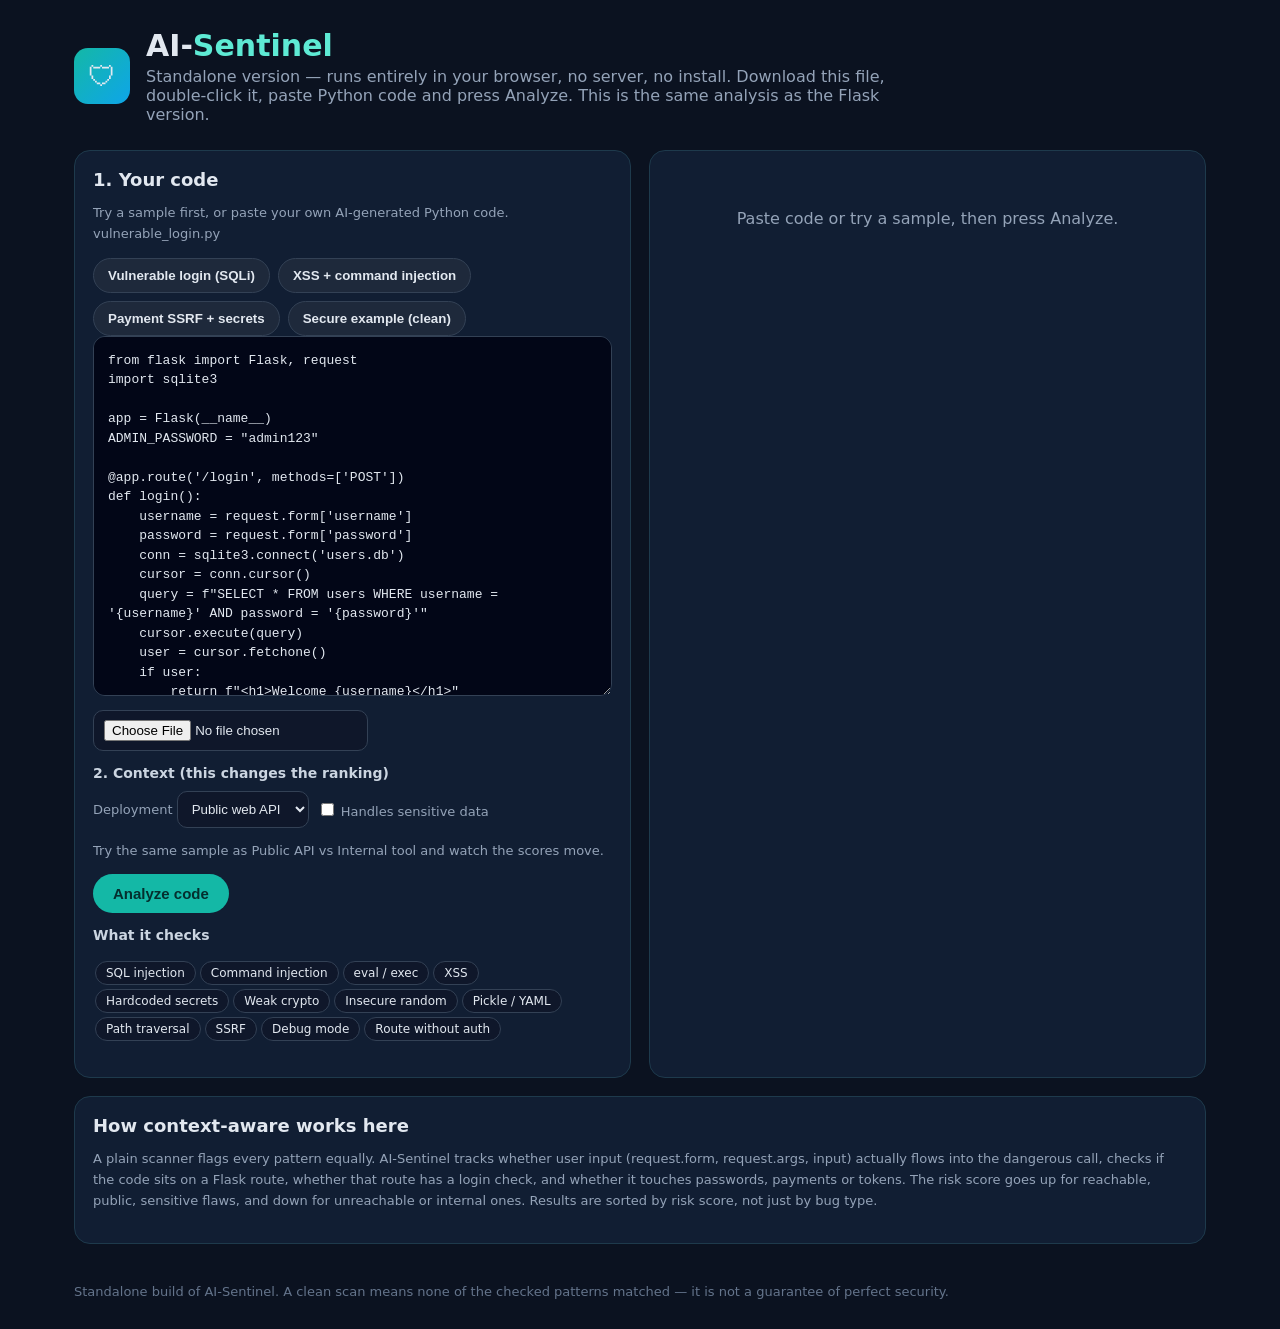
==== ai-sentinel-standalone.html @ 087df5a7 "AI-Sentinel: context-aware security analysis and risk prioritization (initial upload)" ====
<!doctype html>
<html lang="en">
<head>
<meta charset="utf-8">
<meta name="viewport" content="width=device-width, initial-scale=1">
<title>AI-Sentinel — Standalone (no server needed)</title>
<style>
*{box-sizing:border-box}
body{margin:0;font-family:Inter,system-ui,-apple-system,Segoe UI,Roboto,Arial,sans-serif;background:#0b1220;color:#e2e8f0}
header{padding:28px 24px 10px;max-width:1180px;margin:0 auto;display:flex;gap:16px;align-items:center;flex-wrap:wrap}
.logo{width:56px;height:56px;border-radius:14px;background:linear-gradient(135deg,#14b8a6,#0ea5e9);display:grid;place-items:center;font-size:28px}
header h1{margin:0;font-size:30px} header h1 span{color:#5eead4}
header p{margin:4px 0 0;color:#94a3b8;max-width:760px}
.wrap{max-width:1180px;margin:0 auto;padding:16px 24px 40px}
.grid{display:grid;grid-template-columns:1fr 1fr;gap:18px}
@media(max-width:900px){.grid{grid-template-columns:1fr}}
.card{background:#111e33;border:1px solid #1e3a4c;border-radius:16px;padding:18px}
.card h2{margin:0 0 10px;font-size:18px} .card h3{margin:14px 0 6px;font-size:14px;color:#cbd5e1}
textarea{width:100%;min-height:360px;background:#020617;color:#e2e8f0;border:1px solid #334155;border-radius:12px;padding:14px;font-family:ui-monospace,Consolas,monospace;font-size:13px;line-height:1.5;resize:vertical}
textarea:focus{outline:2px solid #14b8a6}
.row{display:flex;gap:8px;flex-wrap:wrap;align-items:center;margin-top:10px}
button{border:0;border-radius:999px;padding:9px 14px;font-weight:600;cursor:pointer}
.primary{background:#14b8a6;color:#042f2e;font-size:15px;padding:11px 20px}
.secondary{background:#1e293b;color:#e2e8f0;border:1px solid #334155}
select,input[type=file]{background:#0f172a;color:#e2e8f0;border:1px solid #334155;border-radius:10px;padding:9px 10px}
label{font-size:13px;color:#94a3b8}
.score-wrap{display:flex;gap:18px;align-items:center;flex-wrap:wrap}
.ring{width:110px;height:110px;border-radius:50%;display:grid;place-items:center;background:conic-gradient(#14b8a6 var(--p,0%),#1e293b 0);position:relative}
.ring::before{content:"";position:absolute;inset:10px;background:#111e33;border-radius:50%}
.ring b{position:relative;font-size:26px} .ring small{position:relative;display:block;text-align:center;color:#94a3b8;font-size:11px}
.stats{display:grid;grid-template-columns:repeat(4,1fr);gap:10px;margin-top:14px}
.stat{background:#0f172a;border:1px solid #1e293b;border-radius:12px;padding:12px;text-align:center}
.stat b{display:block;font-size:22px} .stat span{font-size:12px;color:#94a3b8}
.crit b{color:#f87171}.high b{color:#fb923c}.med b{color:#facc15}.low b{color:#4ade80}
.finding{border:1px solid #334155;border-radius:14px;padding:14px;margin-top:12px;background:#0f172a}
.finding h3{margin:0;font-size:16px}
.badge{display:inline-block;padding:3px 9px;border-radius:999px;font-size:12px;font-weight:700;margin-left:8px}
.Critical{background:#7f1d1d;color:#fecaca}.High{background:#7c2d12;color:#fed7aa}.Medium{background:#713f12;color:#fef08a}.Low{background:#14532d;color:#bbf7d0}
.meta{color:#94a3b8;font-size:13px;margin-top:4px}
pre{background:#020617;border:1px solid #1e293b;border-radius:10px;padding:12px;overflow:auto;font-size:13px;line-height:1.5;white-space:pre-wrap;word-break:break-word}
.why{margin:8px 0 0;padding-left:18px;color:#cbd5e1;font-size:14px} .why li{margin:3px 0}
.empty{color:#94a3b8;text-align:center;padding:24px} .hint{font-size:13px;color:#94a3b8;line-height:1.6}
.pill{display:inline-block;background:#0f172a;border:1px solid #334155;border-radius:999px;padding:4px 10px;font-size:12px;margin:2px}
footer{max-width:1180px;margin:0 auto;padding:0 24px 30px;color:#64748b;font-size:13px}
</style>
</head>
<body>
<header>
<div class="logo">🛡</div>
<div><h1>AI-<span>Sentinel</span></h1>
<p>Standalone version — runs entirely in your browser, no server, no install. Download this file, double-click it, paste Python code and press Analyze. This is the same analysis as the Flask version.</p>
</div>
</header>
<div class="wrap"><div class="grid">
<div class="card">
<h2>1. Your code</h2>
<p class="hint">Try a sample first, or paste your own AI-generated Python code. <span id="fileName"></span></p>
<div class="row" id="sampleBtns"></div>
<textarea id="code" placeholder="Paste Python code here..."></textarea>
<div class="row"><input type="file" id="fileInput" accept=".py,.txt"></div>
<h3>2. Context (this changes the ranking)</h3>
<div class="row">
<label>Deployment <select id="deployment"><option value="public_api">Public web API</option><option value="internal">Internal tool</option></select></label>
<label><input type="checkbox" id="sensitiveData"> Handles sensitive data</label>
</div>
<p class="hint">Try the same sample as Public API vs Internal tool and watch the scores move.</p>
<div class="row"><button class="primary" id="analyzeBtn">Analyze code</button></div>
<h3>What it checks</h3>
<p><span class="pill">SQL injection</span><span class="pill">Command injection</span><span class="pill">eval / exec</span><span class="pill">XSS</span><span class="pill">Hardcoded secrets</span><span class="pill">Weak crypto</span><span class="pill">Insecure random</span><span class="pill">Pickle / YAML</span><span class="pill">Path traversal</span><span class="pill">SSRF</span><span class="pill">Debug mode</span><span class="pill">Route without auth</span></p>
</div>
<div class="card" id="results"><p class="empty">Paste code or try a sample, then press Analyze.</p></div>
</div>
<div class="card" style="margin-top:18px"><h2>How context-aware works here</h2>
<p class="hint">A plain scanner flags every pattern equally. AI-Sentinel tracks whether user input (request.form, request.args, input) actually flows into the dangerous call, checks if the code sits on a Flask route, whether that route has a login check, and whether it touches passwords, payments or tokens. The risk score goes up for reachable, public, sensitive flaws, and down for unreachable or internal ones. Results are sorted by risk score, not just by bug type.</p></div>
</div>
<footer>Standalone build of AI-Sentinel. A clean scan means none of the checked patterns matched — it is not a guarantee of perfect security.</footer>
<script>
const SAMPLES = {
"vulnerable_login.py": `from flask import Flask, request
import sqlite3

app = Flask(__name__)
ADMIN_PASSWORD = "admin123"

@app.route('/login', methods=['POST'])
def login():
    username = request.form['username']
    password = request.form['password']
    conn = sqlite3.connect('users.db')
    cursor = conn.cursor()
    query = f"SELECT * FROM users WHERE username = '{username}' AND password = '{password}'"
    cursor.execute(query)
    user = cursor.fetchone()
    if user:
        return f"<h1>Welcome {username}</h1>"
    return "Login failed"

if __name__ == '__main__':
    app.run(debug=True)`,
"xss_command.py": `from flask import Flask, request, render_template_string
import os

app = Flask(__name__)

@app.route('/greet')
def greet():
    name = request.args.get('name', 'guest')
    return render_template_string(f"<h1>Hello {name}</h1>")

@app.route('/ping')
def ping():
    host = request.args.get('host', 'localhost')
    os.system("ping -c 1 " + host)
    return "Done"

@app.route('/run')
def run():
    cmd = request.args.get('cmd', '')
    eval(cmd)
    return "Done"`,
"payment_ssrf.py": `from flask import Flask, request
import requests
import hashlib
import pickle
import random

app = Flask(__name__)
API_KEY = "sk-live-1234567890abcdef"

@app.route('/pay', methods=['POST'])
def pay():
    card_token = request.form['card_token']
    token_hash = hashlib.md5(card_token.encode()).hexdigest()
    otp = random.randint(1000, 9999)
    url = request.form['callback_url']
    requests.get(url)
    data = request.form['data']
    obj = pickle.loads(data.encode())
    return "Payment processed"`,
"secure_example.py": `from flask import Flask, request, render_template
import sqlite3
import os
import secrets
import hashlib

app = Flask(__name__)
SECRET_KEY = os.environ.get('SECRET_KEY')

@app.route('/login', methods=['POST'])
def login():
    username = request.form['username']
    password = request.form['password']
    conn = sqlite3.connect('users.db')
    cursor = conn.cursor()
    cursor.execute(
        "SELECT * FROM users WHERE username = ?",
        (username,)
    )
    user = cursor.fetchone()
    if user:
        token = secrets.token_hex(16)
        digest = hashlib.sha256(password.encode()).hexdigest()
        return render_template('welcome.html', username=username, token=token)
    return "Login failed"

if __name__ == '__main__':
    app.run(debug=False)`
};
const SENSITIVE = ["password","passwd","pwd","secret","token","api_key","apikey","payment","card","credit","bank","ssn","email","phone","otp","private","admin","salary","aadhaar"];
const SOURCE_RE = /(request\.(args|form|json|values|data|cookies|headers)|input\(|sys\.argv)/;
function hasVar(text, name){ return new RegExp("\\b" + name.replace(/[.*+?^${}()|[\]\\]/g, "\\$&") + "\\b").test(text || ""); }
function esc(s){ return String(s == null ? "" : s).replace(/&/g,"&amp;").replace(/</g,"&lt;").replace(/>/g,"&gt;"); }
function analyzeCode(code, uiCtx){
  uiCtx = uiCtx || {};
  const lines = (code || "").splitlines ? (code || "").split("\n") : String(code || "").split("\n");
  const funcs = []; const routes = [];
  let pending = [];
  lines.forEach((raw, idx) => {
    const t = raw.trim();
    if (t.startsWith("@")) { pending.push(t); return; }
    const dm = t.match(/^def\s+([A-Za-z_]\w*)\s*\(/);
    if (dm) {
      const name = dm[1];
      const routeDec = pending.find(d => d.includes(".route(") || d.startsWith("route("));
      const hasAuth = pending.some(d => /login_required|jwt_required|requires_auth|authenticate/.test(d));
      funcs.push({name: name, line: idx, route: null, hasAuth: hasAuth});
      if (routeDec) {
        const pm = routeDec.match(/['"]([^'"]+)['"]/);
        const r = {path: pm ? pm[1] : "/", func: name, line: idx, hasAuth: hasAuth};
        routes.push(r); funcs[funcs.length-1].route = r;
      }
      pending = [];
    } else if (t !== "") { pending = []; }
  });
  const assignments = [];
  lines.forEach((raw) => {
    const m = raw.match(/^\s*([A-Za-z_]\w*)\s*=\s*(.+)$/);
    if (m && !m[2].trim().startsWith("=")) assignments.push({target: m[1], value: m[2]});
  });
  const tainted = new Set();
  for (let pass = 0; pass < 4; pass++) {
    let changed = false;
    assignments.forEach(a => {
      if (SOURCE_RE.test(a.value) || Array.from(tainted).some(v => hasVar(a.value, v))) {
        if (!tainted.has(a.target)) { tainted.add(a.target); changed = true; }
      }
    });
    if (!changed) break;
  }
  function enclosingRoute(lineIdx){
    let enc = null;
    funcs.forEach(f => { if (f.line <= lineIdx) enc = f; });
    return enc && enc.route ? enc.route : null;
  }
  const findings = [];
  function scoreAndAdd(base, title, cwe, lineIdx, desc, fix, extraSensitive){
    const lineText = lines[lineIdx] || "";
    const route = enclosingRoute(lineIdx);
    const isTainted = Array.from(tainted).some(v => hasVar(lineText, v)) || SOURCE_RE.test(lineText);
    const sensitive = extraSensitive || SENSITIVE.some(w => lineText.toLowerCase().includes(w));
    const publicRoute = !!(route && !route.hasAuth);
    let score = base; const why = [];
    if (isTainted) { score += 1.5; why.push("User input actually reaches this code (tainted flow)"); }
    if (publicRoute) { score += 0.8; why.push("On a public route with no login check found"); }
    if (sensitive) { score += 0.7; why.push("Handles sensitive data (password / payment / token / personal data)"); }
    if (uiCtx.deployment === "public_api") { score += 0.5; why.push("Deployment is a public-facing API"); }
    else if (uiCtx.deployment === "internal") { score -= 1.0; why.push("Deployment is an internal tool, lower exposure"); }
    if (uiCtx.sensitive_data) { score += 0.3; why.push("Project marked as handling sensitive data"); }
    if (!isTainted && !route) { score -= 1.5; why.push("Not reachable from a route or user input in this file"); }
    score = Math.max(0, Math.min(10, Math.round(score * 10) / 10));
    const level = score >= 9 ? "Critical" : score >= 7 ? "High" : score >= 4 ? "Medium" : "Low";
    findings.push({title: title, cwe: cwe, line: lineIdx + 1, code: lineText.trim(), description: desc, fix: fix, risk_score: score, level: level, why: why, context: {tainted_flow: isTainted, route: route ? route.path : null, public_route: publicRoute, sensitive: !!sensitive}});
  }
  lines.forEach((raw, idx) => {
    const low = raw.toLowerCase();
    const hm = raw.match(/^\s*(?:[A-Za-z_]\w*\.)?([A-Za-z_]\w*)\s*=\s*['"]([^'"]{4,})['"]/);
    if (hm && SENSITIVE.some(w => hm[1].toLowerCase().includes(w)) && !low.includes("environ") && !low.includes("getenv") && !raw.includes("{")) {
      scoreAndAdd(7.5, "Hardcoded secret", "CWE-798", idx, "A secret is written directly in the code. Anyone who sees the code, including in git history, gets it.", "Load it from an environment variable: SECRET = os.environ['API_KEY'] — never commit the real value.", true);
    }
    if (/AKIA[0-9A-Z]{16}|ghp_[A-Za-z0-9]{20,}|sk-[A-Za-z0-9]{20,}/.test(raw)) {
      scoreAndAdd(9.0, "Exposed cloud / API key", "CWE-798", idx, "A real-looking cloud or API key pattern was found in the code. Rotate it immediately if it was ever committed.", "Revoke the key, issue a new one, and store it in environment variables or a secret manager.", true);
    }
    if (/\.run\s*\([^)]*debug\s*=\s*True/.test(raw)) {
      scoreAndAdd(5.0, "Debug mode enabled", "CWE-489", idx, "Flask debug mode exposes an interactive debugger and stack traces to anyone who can reach the app.", "Use app.run(debug=False) in production, or better, run behind gunicorn / a real server.", false);
    }
    if (/\.(execute|executemany|query)\s*\(/.test(raw)) {
      const after = raw.slice(raw.indexOf("(") + 1);
      const firstArg = after.split(",")[0].trim();
      const formatted = firstArg.startsWith('f"') || firstArg.startsWith("f'") || firstArg.includes("+") || firstArg.includes(".format(") || Array.from(tainted).some(v => hasVar(firstArg, v));
      if (formatted) scoreAndAdd(9.0, "SQL injection", "CWE-89", idx, "User input is built directly into a SQL query. An attacker can change the query and read, change or delete data.", "Use a parameterized query: cursor.execute('SELECT * FROM users WHERE username = ?', (username,))", false);
    }
    if (/os\.(system|popen)\s*\(/.test(raw) || (/subprocess\./.test(raw) && /shell\s*=\s*True/.test(raw))) {
      scoreAndAdd(9.0, "Command injection", "CWE-78", idx, "A shell command is built from input or run with shell=True. An attacker can run OS commands on the server.", "Avoid the shell: subprocess.run(['ls', filename], shell=False) and validate the input first.", false);
    }
    if (/\b(eval|exec)\s*\(/.test(raw)) {
      scoreAndAdd(9.0, "Code injection (eval / exec)", "CWE-95", idx, "eval() / exec() runs input as Python code. Any attacker-controlled input here is full code execution.", "Do not use eval/exec on user data. Parse data with json.loads or ast.literal_eval for literals only.", false);
    }
    if (/render_template_string\s*\(/.test(raw)) {
      scoreAndAdd(7.5, "Cross-site scripting (XSS)", "CWE-79", idx, "render_template_string with user data renders it as HTML. An attacker can inject JavaScript into other users' browsers.", "Use render_template() with a template file — Jinja auto-escapes variables — instead of building HTML from input.", false);
    }
    if (/pickle\.(loads?|load)\s*\(|marshal\.(loads?|load)\s*\(/.test(raw)) {
      scoreAndAdd(9.0, "Unsafe deserialization", "CWE-502", idx, "pickle / marshal can execute code while loading data. Loading untrusted data here is remote code execution.", "Use json.loads for untrusted data. Only unpickle data you created and trust completely.", false);
    }
    if (/yaml\.load\s*\(/.test(raw) && !raw.includes("SafeLoader") && !raw.includes("safe_load")) {
      scoreAndAdd(7.5, "Unsafe YAML loading", "CWE-502", idx, "yaml.load without SafeLoader can construct arbitrary Python objects from untrusted YAML.", "Use yaml.safe_load(data) instead of yaml.load(data).", false);
    }
    if (/requests\.(get|post|put|delete)\s*\(|urllib\.request\.urlopen\s*\(|urlopen\s*\(/.test(raw)) {
      scoreAndAdd(7.5, "Server-side request forgery (SSRF)", "CWE-918", idx, "The app fetches a URL that may come from user input. An attacker can make the server hit internal services.", "Allow-list hosts, validate the URL, and block private / localhost addresses before fetching.", false);
    }
    if (/\b(open|send_file)\s*\(/.test(raw) && (Array.from(tainted).some(v => hasVar(raw, v)) || SOURCE_RE.test(raw))) {
      scoreAndAdd(7.5, "Path traversal", "CWE-22", idx, "A file path built from user input is opened directly. An attacker can use ../ to read files outside the intended folder.", "Resolve the path, check it stays inside the allowed folder, and reject names containing / or ..", false);
    }
    if (/hashlib\.(md5|sha1)\s*\(/.test(raw)) {
      scoreAndAdd(5.0, "Weak hash (MD5 / SHA1)", "CWE-327", idx, "MD5 and SHA1 are broken for security use and are fast to brute-force, especially for passwords.", "For passwords use bcrypt / argon2. For general hashing use hashlib.sha256 or sha3_256.", false);
    }
    if (/random\./.test(raw) && /(token|password|secret|key|otp)/i.test(raw)) {
      scoreAndAdd(5.0, "Insecure random for security value", "CWE-338", idx, "Python's random module is predictable and must not be used for tokens, passwords or OTPs.", "Use the secrets module: secrets.token_hex(16) or secrets.choice(...) for security values.", true);
    }
    const trimmed = raw.trim();
    if (trimmed.startsWith("return") && !raw.includes("render_template_string") && (trimmed.includes('f"') || trimmed.includes("f'")) && Array.from(tainted).some(v => hasVar(raw, v))) {
      scoreAndAdd(7.5, "Reflected XSS (user input in response)", "CWE-79", idx, "User input is returned directly in an HTML response without escaping, so script tags in the input can run in a victim's browser.", "Return a template with render_template() so Jinja escapes the value, or escape it with html.escape().", false);
    }
  });
  routes.forEach(r => {
    if (!r.hasAuth && /(admin|payment|delete|settings|billing)/.test(r.func) && !/(login|register)/.test(r.func)) {
      scoreAndAdd(7.5, "Sensitive route without login check", "CWE-862", r.line, "The " + r.path + " route (" + r.func + ") handles sensitive actions but has no login check decorator.", "Add @login_required (or your auth decorator) to this route and check the user's permission.", true);
    }
  });
  const seen = new Set(); const unique = [];
  findings.forEach(f => { const k = f.title + "|" + f.line; if (!seen.has(k)) { seen.add(k); unique.push(f); } });
  unique.sort((a,b) => b.risk_score - a.risk_score);
  const counts = {Critical: 0, High: 0, Medium: 0, Low: 0};
  unique.forEach(f => counts[f.level]++);
  const security_score = Math.max(0, 100 - (counts.Critical*25 + counts.High*15 + counts.Medium*8 + counts.Low*3));
  const grade = security_score >= 90 ? "A" : security_score >= 75 ? "B" : security_score >= 60 ? "C" : security_score >= 40 ? "D" : "F";
  return {summary: {total: unique.length, critical: counts.Critical, high: counts.High, medium: counts.Medium, low: counts.Low, security_score: security_score, grade: grade, max_risk: unique.length ? unique[0].risk_score : 0, lines: lines.length, routes: routes.map(r => r.path)}, findings: unique};
}
if (typeof document !== "undefined") {
  let lastResult = null; let filterLevel = "All";
  function render(){
    const box = document.getElementById("results");
    if (!lastResult) { box.innerHTML = '<p class="empty">Paste code or try a sample, then press Analyze.</p>'; return; }
    const s = lastResult.summary;
    const findings = lastResult.findings.filter(f => filterLevel === "All" || f.level === filterLevel);
    let html = '<div class="score-wrap"><div class="ring" style="--p:' + s.security_score + '%"><div style="position:relative;text-align:center"><b>' + s.security_score + '</b><small>Grade ' + s.grade + ' / 100</small></div></div><div><h2 style="margin:0">Security report</h2><p class="hint" style="margin:6px 0">' + s.total + ' finding(s) in ' + s.lines + ' lines. Highest risk: ' + s.max_risk + '/10. ' + (s.routes.length ? "Routes found: " + s.routes.map(esc).join(", ") : "No Flask routes found in this file.") + '</p><p class="hint">Sorted by risk, not just by severity. A bug on a public route with user input reaching it ranks higher than the same bug hidden inside an internal helper.</p></div></div><div class="stats"><div class="stat crit"><b>' + s.critical + '</b><span>Critical</span></div><div class="stat high"><b>' + s.high + '</b><span>High</span></div><div class="stat med"><b>' + s.medium + '</b><span>Medium</span></div><div class="stat low"><b>' + s.low + '</b><span>Low</span></div></div><div class="row" style="margin-top:14px">' + ["All","Critical","High","Medium","Low"].map(l => '<button class="secondary" data-filter="' + l + '">' + l + '</button>').join("") + '</div>';
    if (!findings.length) html += '<p class="empty">No findings at this filter level.' + (s.total === 0 ? " Clean scan — no known patterns found. That does not prove the code is perfectly secure, only that none of the checked patterns matched." : "") + '</p>';
    findings.forEach(f => {
      html += '<div class="finding"><h3>' + esc(f.title) + '<span class="badge ' + esc(f.level) + '">' + esc(f.level) + ' ' + f.risk_score + '/10</span></h3><div class="meta">' + esc(f.cwe) + ' &middot; Line ' + f.line + (f.context.route ? " &middot; Route " + esc(f.context.route) : "") + (f.context.tainted_flow ? " &middot; User input reaches this code" : "") + (f.context.public_route ? " &middot; Public route, no login check" : "") + '</div><p>' + esc(f.description) + '</p><pre>' + esc(f.code) + '</pre><h3 style="font-size:14px">Why this score</h3><ul class="why">' + f.why.map(w => '<li>' + esc(w) + '</li>').join("") + '</ul><h3 style="font-size:14px">Secure fix</h3><pre>' + esc(f.fix) + '</pre></div>';
    });
    box.innerHTML = html;
    document.querySelectorAll("[data-filter]").forEach(b => { b.style.outline = b.dataset.filter === filterLevel ? "2px solid #14b8a6" : "none"; b.onclick = () => { filterLevel = b.dataset.filter; render(); }; });
  }
  const labels = {"vulnerable_login.py": "Vulnerable login (SQLi)", "xss_command.py": "XSS + command injection", "payment_ssrf.py": "Payment SSRF + secrets", "secure_example.py": "Secure example (clean)"};
  const box = document.getElementById("sampleBtns");
  Object.keys(SAMPLES).forEach(k => { const b = document.createElement("button"); b.className = "secondary"; b.textContent = labels[k] || k; b.onclick = () => { document.getElementById("code").value = SAMPLES[k]; document.getElementById("fileName").textContent = k; }; box.appendChild(b); });
  document.getElementById("code").value = SAMPLES["vulnerable_login.py"]; document.getElementById("fileName").textContent = "vulnerable_login.py";
  document.getElementById("fileInput").addEventListener("change", async (e) => { const f = e.target.files[0]; if (!f) return; document.getElementById("code").value = await f.text(); document.getElementById("fileName").textContent = f.name; });
  document.getElementById("analyzeBtn").onclick = () => {
    const code = document.getElementById("code").value;
    if (!code.trim()) { alert("Paste some Python code first."); return; }
    lastResult = analyzeCode(code, {deployment: document.getElementById("deployment").value, sensitive_data: document.getElementById("sensitiveData").checked});
    filterLevel = "All"; render();
    document.getElementById("results").scrollIntoView({behavior: "smooth", block: "start"});
  };
  render();
}
</script>
</body>
</html>
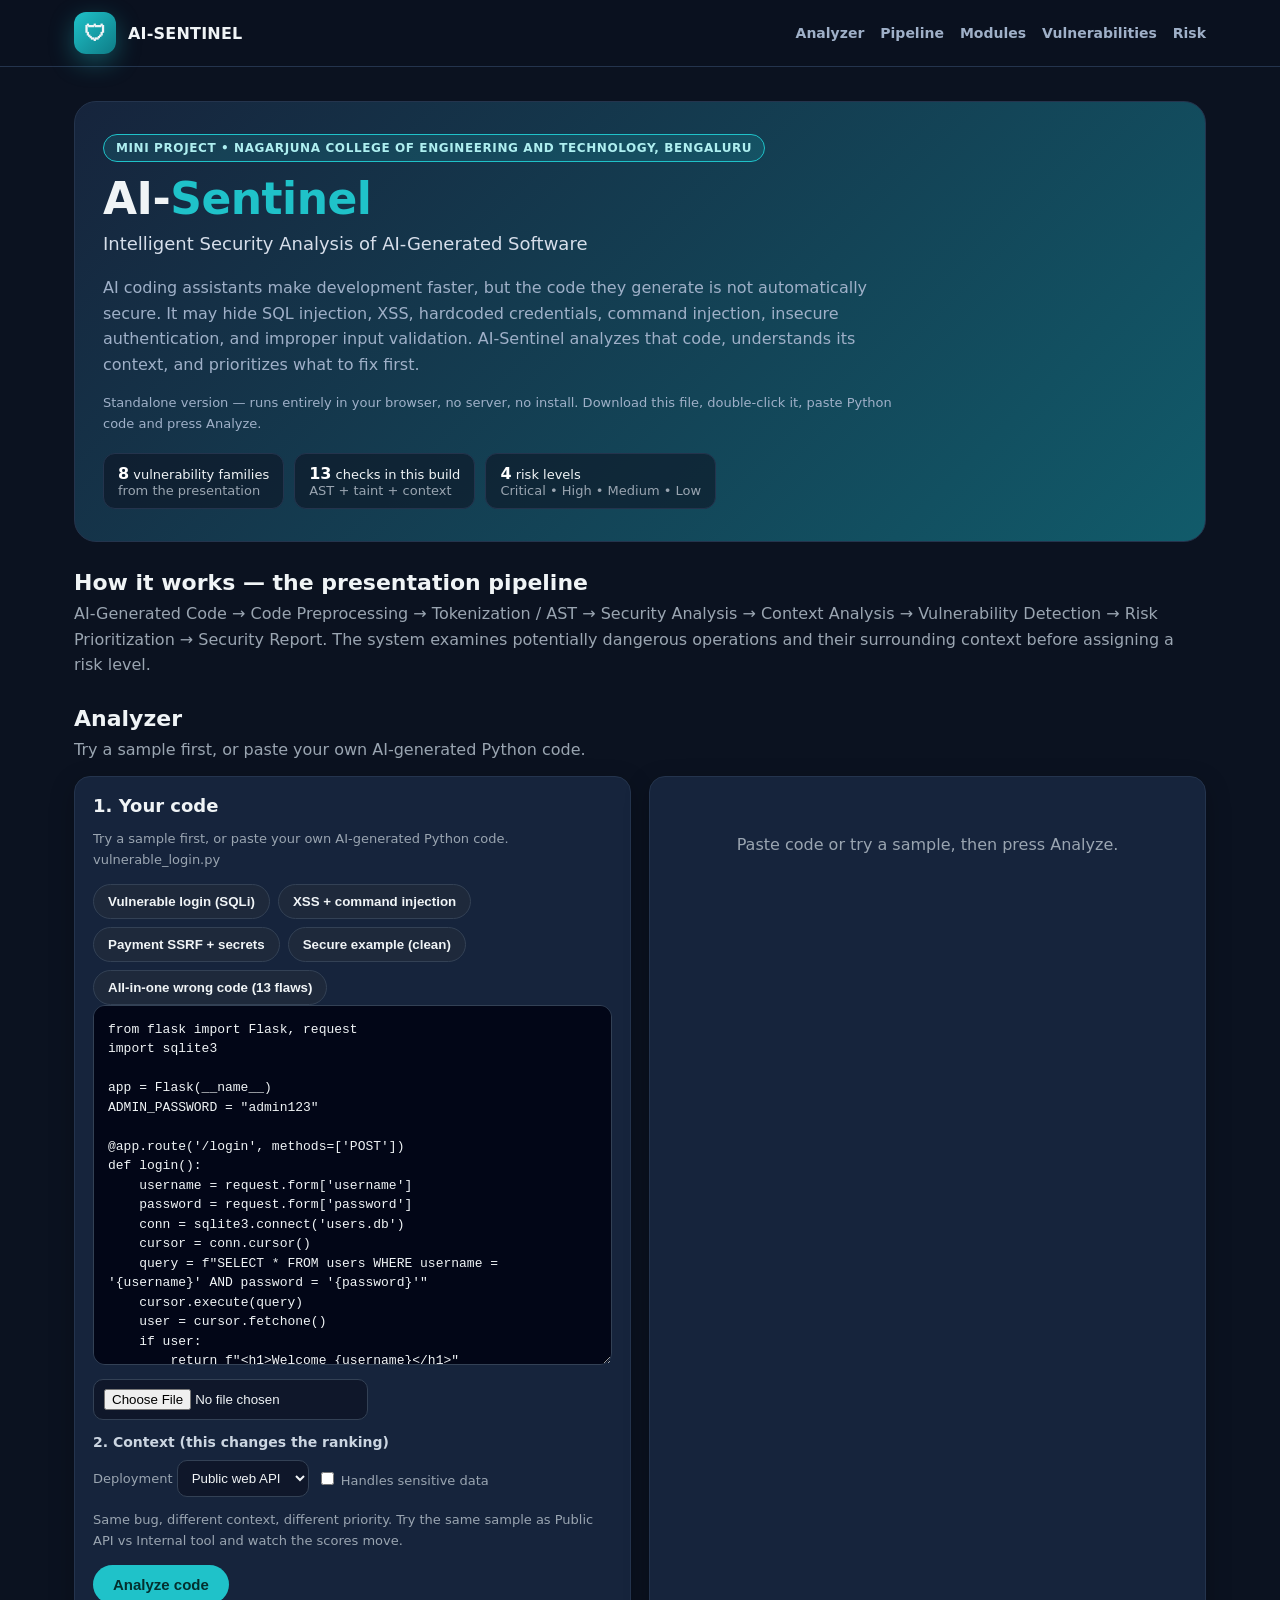
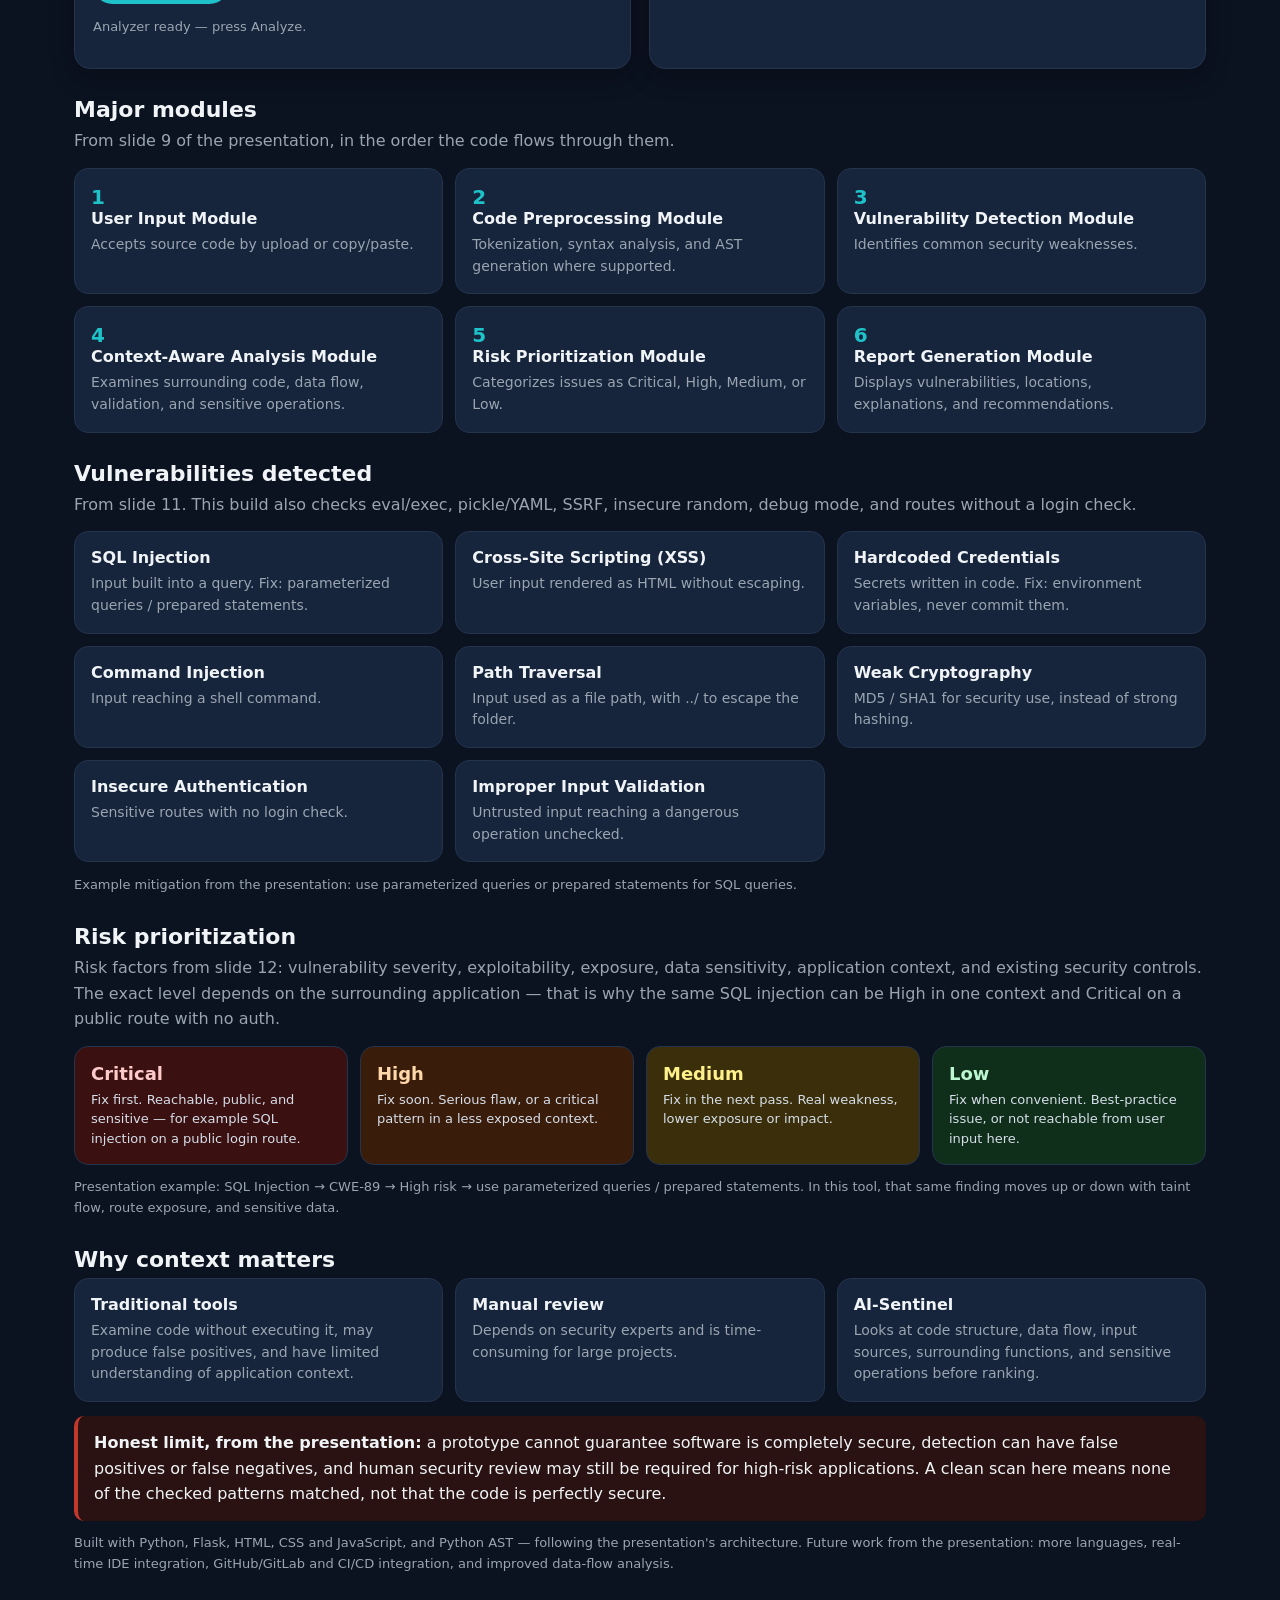
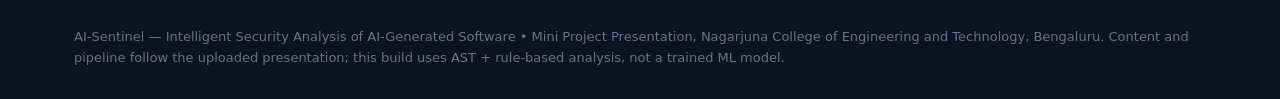
==== commit 0dd8dcf0: "AI-Sentinel: Get corrected code, Analyze fixes, correct + wrong test samples" ====
--- a/ai-sentinel-standalone.html
+++ b/ai-sentinel-standalone.html
@@ -3,55 +3,119 @@
 <head>
 <meta charset="utf-8">
 <meta name="viewport" content="width=device-width, initial-scale=1">
-<title>AI-Sentinel — Standalone (no server needed)</title>
+<title>AI-Sentinel — Intelligent Security Analysis of AI-Generated Software</title>
 <style>
 *{box-sizing:border-box}
-body{margin:0;font-family:Inter,system-ui,-apple-system,Segoe UI,Roboto,Arial,sans-serif;background:#0b1220;color:#e2e8f0}
-header{padding:28px 24px 10px;max-width:1180px;margin:0 auto;display:flex;gap:16px;align-items:center;flex-wrap:wrap}
-.logo{width:56px;height:56px;border-radius:14px;background:linear-gradient(135deg,#14b8a6,#0ea5e9);display:grid;place-items:center;font-size:28px}
-header h1{margin:0;font-size:30px} header h1 span{color:#5eead4}
-header p{margin:4px 0 0;color:#94a3b8;max-width:760px}
+:root{--bg:#0B1220;--panel:#16243C;--panel2:#0f172a;--line:#24344d;--teal:#1FC2C9;--teal2:#0E7C86;--text:#F0F4F6;--muted:#9AA5B1;--muted2:#9FB0C8}
+body{margin:0;font-family:Inter,system-ui,-apple-system,Segoe UI,Roboto,Arial,sans-serif;background:var(--bg);color:var(--text)}
+a{color:var(--teal)}
+.topbar{position:sticky;top:0;z-index:10;background:rgba(11,18,32,.92);backdrop-filter:blur(8px);border-bottom:1px solid var(--line)}
+.topbar-inner{max-width:1180px;margin:0 auto;padding:12px 24px;display:flex;gap:18px;align-items:center;flex-wrap:wrap}
+.brand{display:flex;gap:12px;align-items:center;font-weight:800;letter-spacing:.2px}
+.logo{width:42px;height:42px;border-radius:12px;background:linear-gradient(135deg,#1FC2C9,#0E7C86);display:grid;place-items:center;font-size:22px;box-shadow:0 8px 24px rgba(31,194,201,.35)}
+.topbar nav{margin-left:auto;display:flex;gap:16px;flex-wrap:wrap}
+.topbar nav a{color:var(--muted2);text-decoration:none;font-size:14px;font-weight:600}
+.topbar nav a:hover{color:var(--teal)}
 .wrap{max-width:1180px;margin:0 auto;padding:16px 24px 40px}
+.hero{background:linear-gradient(135deg,#16243C,#0E7C86 160%);border:1px solid var(--line);border-radius:22px;padding:32px 28px;margin:18px 0}
+.eyebrow{display:inline-block;background:rgba(31,194,201,.15);border:1px solid #1FC2C9;color:#AEEFF0;border-radius:999px;padding:6px 12px;font-size:12px;font-weight:700;letter-spacing:.6px;text-transform:uppercase}
+.hero h1{margin:14px 0 6px;font-size:44px;line-height:1.05;letter-spacing:-.5px}
+.hero h1 span{color:#1FC2C9}
+.hero p.lead{font-size:18px;line-height:1.6;color:#D6DEEA;max-width:820px;margin:8px 0}
+.hero p{color:var(--muted2);line-height:1.6;max-width:820px}
+.hero-cta{display:flex;gap:10px;flex-wrap:wrap;margin-top:16px}
+button,.chip{border:0;border-radius:999px;padding:9px 14px;font-weight:600;cursor:pointer}
+.primary{background:#1FC2C9;color:#042f2e;font-size:15px;padding:11px 20px}
+.primary:hover{background:#5eead4}
+.secondary{background:#1e293b;color:var(--text);border:1px solid #334155}
+.secondary:hover{background:#334155}
+.ghost{background:transparent;color:var(--text);border:1px solid #334155;padding:11px 18px}
+.kpis{display:flex;gap:10px;flex-wrap:wrap;margin-top:18px}
+.kpi{background:rgba(11,18,32,.55);border:1px solid var(--line);border-radius:12px;padding:10px 14px;font-size:13px}
+.kpi b{color:#fff;font-size:16px}
+.section{margin-top:28px}
+.section h2{margin:0 0 6px;font-size:22px}
+.section p.sub{margin:0 0 14px;color:var(--muted);line-height:1.6}
+.pipeline{display:flex;gap:8px;flex-wrap:wrap;align-items:center}
+.pipe{background:var(--panel);border:1px solid var(--line);border-radius:12px;padding:12px 14px;flex:1;min-width:130px}
+.pipe b{display:block;font-size:14px}
+.pipe span{font-size:12px;color:var(--muted)}
+.arrow{color:var(--teal);font-weight:800}
 .grid{display:grid;grid-template-columns:1fr 1fr;gap:18px}
-@media(max-width:900px){.grid{grid-template-columns:1fr}}
-.card{background:#111e33;border:1px solid #1e3a4c;border-radius:16px;padding:18px}
-.card h2{margin:0 0 10px;font-size:18px} .card h3{margin:14px 0 6px;font-size:14px;color:#cbd5e1}
-textarea{width:100%;min-height:360px;background:#020617;color:#e2e8f0;border:1px solid #334155;border-radius:12px;padding:14px;font-family:ui-monospace,Consolas,monospace;font-size:13px;line-height:1.5;resize:vertical}
-textarea:focus{outline:2px solid #14b8a6}
+@media(max-width:900px){.grid{grid-template-columns:1fr}.hero h1{font-size:34px}}
+.card{background:var(--panel);border:1px solid var(--line);border-radius:16px;padding:18px;box-shadow:0 8px 24px rgba(0,0,0,.25)}
+.card h2{margin:0 0 10px;font-size:18px}
+.card h3{margin:14px 0 6px;font-size:14px;color:#cbd5e1}
+textarea{width:100%;min-height:360px;background:#020617;color:var(--text);border:1px solid #334155;border-radius:12px;padding:14px;font-family:ui-monospace,Consolas,monospace;font-size:13px;line-height:1.5;resize:vertical}
+textarea:focus{outline:2px solid #1FC2C9}
 .row{display:flex;gap:8px;flex-wrap:wrap;align-items:center;margin-top:10px}
-button{border:0;border-radius:999px;padding:9px 14px;font-weight:600;cursor:pointer}
-.primary{background:#14b8a6;color:#042f2e;font-size:15px;padding:11px 20px}
-.secondary{background:#1e293b;color:#e2e8f0;border:1px solid #334155}
-select,input[type=file]{background:#0f172a;color:#e2e8f0;border:1px solid #334155;border-radius:10px;padding:9px 10px}
-label{font-size:13px;color:#94a3b8}
+select,input[type=file]{background:#0f172a;color:var(--text);border:1px solid #334155;border-radius:10px;padding:9px 10px}
+label{font-size:13px;color:var(--muted)}
+.tiles{display:grid;grid-template-columns:repeat(3,1fr);gap:12px}
+@media(max-width:900px){.tiles{grid-template-columns:1fr 1fr}}
+@media(max-width:560px){.tiles{grid-template-columns:1fr}}
+.tile{background:var(--panel);border:1px solid var(--line);border-radius:14px;padding:16px}
+.tile b{display:block;margin-bottom:6px}
+.tile p{margin:0;color:var(--muted);font-size:14px;line-height:1.55}
+.tile .num{color:var(--teal);font-size:20px;font-weight:800}
+.risk-grid{display:grid;grid-template-columns:repeat(4,1fr);gap:12px}
+@media(max-width:900px){.risk-grid{grid-template-columns:1fr 1fr}}
+.risk{border-radius:14px;padding:16px;border:1px solid var(--line)}
+.risk.Critical{background:#3a1010}.risk.High{background:#3a1c0a}.risk.Medium{background:#3a2f0a}.risk.Low{background:#0f2f1a}
+.risk b{font-size:18px}
+.risk p{margin:6px 0 0;color:#D6DEEA;font-size:13px;line-height:1.5}
 .score-wrap{display:flex;gap:18px;align-items:center;flex-wrap:wrap}
-.ring{width:110px;height:110px;border-radius:50%;display:grid;place-items:center;background:conic-gradient(#14b8a6 var(--p,0%),#1e293b 0);position:relative}
-.ring::before{content:"";position:absolute;inset:10px;background:#111e33;border-radius:50%}
-.ring b{position:relative;font-size:26px} .ring small{position:relative;display:block;text-align:center;color:#94a3b8;font-size:11px}
+.ring{width:110px;height:110px;border-radius:50%;display:grid;place-items:center;background:conic-gradient(#1FC2C9 var(--p,0%),#1e293b 0);position:relative}
+.ring::before{content:"";position:absolute;inset:10px;background:var(--panel);border-radius:50%}
+.ring b{position:relative;font-size:26px}
+.ring small{position:relative;display:block;text-align:center;color:var(--muted);font-size:11px}
 .stats{display:grid;grid-template-columns:repeat(4,1fr);gap:10px;margin-top:14px}
-.stat{background:#0f172a;border:1px solid #1e293b;border-radius:12px;padding:12px;text-align:center}
-.stat b{display:block;font-size:22px} .stat span{font-size:12px;color:#94a3b8}
+.stat{background:#0f172a;border:1px solid var(--line);border-radius:12px;padding:12px;text-align:center}
+.stat b{display:block;font-size:22px}
+.stat span{font-size:12px;color:var(--muted)}
 .crit b{color:#f87171}.high b{color:#fb923c}.med b{color:#facc15}.low b{color:#4ade80}
 .finding{border:1px solid #334155;border-radius:14px;padding:14px;margin-top:12px;background:#0f172a}
 .finding h3{margin:0;font-size:16px}
 .badge{display:inline-block;padding:3px 9px;border-radius:999px;font-size:12px;font-weight:700;margin-left:8px}
 .Critical{background:#7f1d1d;color:#fecaca}.High{background:#7c2d12;color:#fed7aa}.Medium{background:#713f12;color:#fef08a}.Low{background:#14532d;color:#bbf7d0}
-.meta{color:#94a3b8;font-size:13px;margin-top:4px}
+.meta{color:var(--muted);font-size:13px;margin-top:4px}
 pre{background:#020617;border:1px solid #1e293b;border-radius:10px;padding:12px;overflow:auto;font-size:13px;line-height:1.5;white-space:pre-wrap;word-break:break-word}
-.why{margin:8px 0 0;padding-left:18px;color:#cbd5e1;font-size:14px} .why li{margin:3px 0}
-.empty{color:#94a3b8;text-align:center;padding:24px} .hint{font-size:13px;color:#94a3b8;line-height:1.6}
+.why{margin:8px 0 0;padding-left:18px;color:#cbd5e1;font-size:14px}
+.why li{margin:3px 0}
+.empty{color:var(--muted);text-align:center;padding:24px}
+.hint{font-size:13px;color:var(--muted);line-height:1.6}
 .pill{display:inline-block;background:#0f172a;border:1px solid #334155;border-radius:999px;padding:4px 10px;font-size:12px;margin:2px}
-footer{max-width:1180px;margin:0 auto;padding:0 24px 30px;color:#64748b;font-size:13px}
+.note{border-left:4px solid #C0392B;background:#2a1212;border-radius:10px;padding:14px 16px;line-height:1.6}
+footer{max-width:1180px;margin:0 auto;padding:0 24px 30px;color:#64748b;font-size:13px;line-height:1.6}
+
 </style>
 </head>
 <body>
-<header>
-<div class="logo">🛡</div>
-<div><h1>AI-<span>Sentinel</span></h1>
-<p>Standalone version — runs entirely in your browser, no server, no install. Download this file, double-click it, paste Python code and press Analyze. This is the same analysis as the Flask version.</p>
-</div>
-</header>
-<div class="wrap"><div class="grid">
+<div class="topbar"><div class="topbar-inner">
+<div class="brand"><div class="logo">🛡</div> AI-SENTINEL</div>
+<nav><a href="#analyzer">Analyzer</a><a href="#pipeline">Pipeline</a><a href="#modules">Modules</a><a href="#vulnerabilities">Vulnerabilities</a><a href="#risk">Risk</a></nav>
+</div></div>
+<div class="wrap">
+<section class="hero">
+<span class="eyebrow">Mini Project • Nagarjuna College of Engineering and Technology, Bengaluru</span>
+<h1>AI-<span>Sentinel</span></h1>
+<p class="lead">Intelligent Security Analysis of AI-Generated Software</p>
+<p>AI coding assistants make development faster, but the code they generate is not automatically secure. It may hide SQL injection, XSS, hardcoded credentials, command injection, insecure authentication, and improper input validation. AI-Sentinel analyzes that code, understands its context, and prioritizes what to fix first.</p>
+<p class="hint">Standalone version — runs entirely in your browser, no server, no install. Download this file, double-click it, paste Python code and press Analyze.</p>
+<div class="kpis">
+<div class="kpi"><b>8</b> vulnerability families<br><span style="color:#9AA5B1">from the presentation</span></div>
+<div class="kpi"><b>13</b> checks in this build<br><span style="color:#9AA5B1">AST + taint + context</span></div>
+<div class="kpi"><b>4</b> risk levels<br><span style="color:#9AA5B1">Critical • High • Medium • Low</span></div>
+</div>
+</section>
+<section class="section" id="pipeline">
+<h2>How it works — the presentation pipeline</h2>
+<p class="sub">AI-Generated Code → Code Preprocessing → Tokenization / AST → Security Analysis → Context Analysis → Vulnerability Detection → Risk Prioritization → Security Report. The system examines potentially dangerous operations and their surrounding context before assigning a risk level.</p>
+</section>
+<section class="section" id="analyzer">
+<h2>Analyzer</h2>
+<p class="sub">Try a sample first, or paste your own AI-generated Python code.</p>
+<div class="grid">
 <div class="card">
 <h2>1. Your code</h2>
 <p class="hint">Try a sample first, or paste your own AI-generated Python code. <span id="fileName"></span></p>
@@ -63,17 +127,84 @@
 <label>Deployment <select id="deployment"><option value="public_api">Public web API</option><option value="internal">Internal tool</option></select></label>
 <label><input type="checkbox" id="sensitiveData"> Handles sensitive data</label>
 </div>
-<p class="hint">Try the same sample as Public API vs Internal tool and watch the scores move.</p>
+<p class="hint">Same bug, different context, different priority. Try the same sample as Public API vs Internal tool and watch the scores move.</p>
 <div class="row"><button class="primary" id="analyzeBtn">Analyze code</button></div>
-<h3>What it checks</h3>
-<p><span class="pill">SQL injection</span><span class="pill">Command injection</span><span class="pill">eval / exec</span><span class="pill">XSS</span><span class="pill">Hardcoded secrets</span><span class="pill">Weak crypto</span><span class="pill">Insecure random</span><span class="pill">Pickle / YAML</span><span class="pill">Path traversal</span><span class="pill">SSRF</span><span class="pill">Debug mode</span><span class="pill">Route without auth</span></p>
+<p class="hint" id="jsStatus">If Analyze does nothing here, JavaScript is blocked in this preview — download this file and open it in Chrome or Edge, then press Analyze.</p>
+<noscript><p class="hint">JavaScript is off, so Analyze cannot run. Open this file in a browser with JavaScript on.</p></noscript>
 </div>
 <div class="card" id="results"><p class="empty">Paste code or try a sample, then press Analyze.</p></div>
 </div>
-<div class="card" style="margin-top:18px"><h2>How context-aware works here</h2>
-<p class="hint">A plain scanner flags every pattern equally. AI-Sentinel tracks whether user input (request.form, request.args, input) actually flows into the dangerous call, checks if the code sits on a Flask route, whether that route has a login check, and whether it touches passwords, payments or tokens. The risk score goes up for reachable, public, sensitive flaws, and down for unreachable or internal ones. Results are sorted by risk score, not just by bug type.</p></div>
-</div>
-<footer>Standalone build of AI-Sentinel. A clean scan means none of the checked patterns matched — it is not a guarantee of perfect security.</footer>
+</section>
+<section class="section" id="correctedSection" style="display:none">
+<div class="card">
+<h2>Corrected code — for the errors above</h2>
+<p class="hint" id="correctedSummary"></p>
+<h3>What was changed</h3>
+<ul class="why" id="correctedChanges"></ul>
+<pre id="correctedCode"></pre>
+<div class="row">
+<button class="primary" id="copyFixedBtn">Copy corrected code</button>
+<button class="secondary" id="downloadFixedBtn">Download corrected .py</button>
+<button class="secondary" id="useFixedBtn">Use this code and re-analyze</button>
+</div>
+<p class="hint">Review the corrected code before using it. Operations that cannot be made safe automatically are restricted or removed, and some routes may need your own allowlisted logic to work exactly as before.</p>
+</div>
+</section>
+
+<section class="section" id="modules">
+<h2>Major modules</h2>
+<p class="sub">From slide 9 of the presentation, in the order the code flows through them.</p>
+<div class="tiles">
+<div class="tile"><span class="num">1</span><b>User Input Module</b><p>Accepts source code by upload or copy/paste.</p></div>
+<div class="tile"><span class="num">2</span><b>Code Preprocessing Module</b><p>Tokenization, syntax analysis, and AST generation where supported.</p></div>
+<div class="tile"><span class="num">3</span><b>Vulnerability Detection Module</b><p>Identifies common security weaknesses.</p></div>
+<div class="tile"><span class="num">4</span><b>Context-Aware Analysis Module</b><p>Examines surrounding code, data flow, validation, and sensitive operations.</p></div>
+<div class="tile"><span class="num">5</span><b>Risk Prioritization Module</b><p>Categorizes issues as Critical, High, Medium, or Low.</p></div>
+<div class="tile"><span class="num">6</span><b>Report Generation Module</b><p>Displays vulnerabilities, locations, explanations, and recommendations.</p></div>
+</div>
+</section>
+
+<section class="section" id="vulnerabilities">
+<h2>Vulnerabilities detected</h2>
+<p class="sub">From slide 11. This build also checks eval/exec, pickle/YAML, SSRF, insecure random, debug mode, and routes without a login check.</p>
+<div class="tiles">
+<div class="tile"><b>SQL Injection</b><p>Input built into a query. Fix: parameterized queries / prepared statements.</p></div>
+<div class="tile"><b>Cross-Site Scripting (XSS)</b><p>User input rendered as HTML without escaping.</p></div>
+<div class="tile"><b>Hardcoded Credentials</b><p>Secrets written in code. Fix: environment variables, never commit them.</p></div>
+<div class="tile"><b>Command Injection</b><p>Input reaching a shell command.</p></div>
+<div class="tile"><b>Path Traversal</b><p>Input used as a file path, with ../ to escape the folder.</p></div>
+<div class="tile"><b>Weak Cryptography</b><p>MD5 / SHA1 for security use, instead of strong hashing.</p></div>
+<div class="tile"><b>Insecure Authentication</b><p>Sensitive routes with no login check.</p></div>
+<div class="tile"><b>Improper Input Validation</b><p>Untrusted input reaching a dangerous operation unchecked.</p></div>
+</div>
+<p class="hint">Example mitigation from the presentation: use parameterized queries or prepared statements for SQL queries.</p>
+</section>
+
+<section class="section" id="risk">
+<h2>Risk prioritization</h2>
+<p class="sub">Risk factors from slide 12: vulnerability severity, exploitability, exposure, data sensitivity, application context, and existing security controls. The exact level depends on the surrounding application — that is why the same SQL injection can be High in one context and Critical on a public route with no auth.</p>
+<div class="risk-grid">
+<div class="risk Critical"><b>Critical</b><p>Fix first. Reachable, public, and sensitive — for example SQL injection on a public login route.</p></div>
+<div class="risk High"><b>High</b><p>Fix soon. Serious flaw, or a critical pattern in a less exposed context.</p></div>
+<div class="risk Medium"><b>Medium</b><p>Fix in the next pass. Real weakness, lower exposure or impact.</p></div>
+<div class="risk Low"><b>Low</b><p>Fix when convenient. Best-practice issue, or not reachable from user input here.</p></div>
+</div>
+<p class="hint" style="margin-top:12px">Presentation example: SQL Injection → CWE-89 → High risk → use parameterized queries / prepared statements. In this tool, that same finding moves up or down with taint flow, route exposure, and sensitive data.</p>
+</section>
+
+<section class="section">
+<h2>Why context matters</h2>
+<div class="tiles">
+<div class="tile"><b>Traditional tools</b><p>Examine code without executing it, may produce false positives, and have limited understanding of application context.</p></div>
+<div class="tile"><b>Manual review</b><p>Depends on security experts and is time-consuming for large projects.</p></div>
+<div class="tile"><b>AI-Sentinel</b><p>Looks at code structure, data flow, input sources, surrounding functions, and sensitive operations before ranking.</p></div>
+</div>
+<div class="note" style="margin-top:14px"><b>Honest limit, from the presentation:</b> a prototype cannot guarantee software is completely secure, detection can have false positives or false negatives, and human security review may still be required for high-risk applications. A clean scan here means none of the checked patterns matched, not that the code is perfectly secure.</div>
+<p class="hint" style="margin-top:12px">Built with Python, Flask, HTML, CSS and JavaScript, and Python AST — following the presentation's architecture. Future work from the presentation: more languages, real-time IDE integration, GitHub/GitLab and CI/CD integration, and improved data-flow analysis.</p>
+</section>
+
+</div>
+<footer>AI-Sentinel — Intelligent Security Analysis of AI-Generated Software • Mini Project Presentation, Nagarjuna College of Engineering and Technology, Bengaluru. Content and pipeline follow the uploaded presentation; this build uses AST + rule-based analysis, not a trained ML model.</footer>
 <script>
 const SAMPLES = {
 "vulnerable_login.py": `from flask import Flask, request
@@ -164,7 +295,69 @@
     return "Login failed"
 
 if __name__ == '__main__':
-    app.run(debug=False)`
+    app.run(debug=False)`,
+"wrong_code_for_testing.py": `"""WRONG / VULNERABLE CODE - FOR TESTING AI-SENTINEL ONLY.
+Do NOT use this in a real app or deploy it. Every flaw below is
+intentional, so AI-Sentinel should flag it.
+"""
+from flask import Flask, request, render_template_string
+import sqlite3
+import os
+import hashlib
+import random
+import pickle
+import requests
+
+app = Flask(__name__)
+ADMIN_PASSWORD = "admin123"
+API_KEY = "mysecretkey12345"
+
+@app.route('/login', methods=['POST'])
+def login():
+    username = request.form['username']
+    password = request.form['password']
+    conn = sqlite3.connect('users.db')
+    cursor = conn.cursor()
+    query = f"SELECT * FROM users WHERE username = '{username}' AND password = '{password}'"
+    cursor.execute(query)
+    user = cursor.fetchone()
+    if user:
+        return f"<h1>Welcome {username}</h1>"
+    return "Login failed"
+
+@app.route('/greet')
+def greet():
+    name = request.args.get('name', 'guest')
+    return render_template_string(f"<h1>Hello {name}</h1>")
+
+@app.route('/ping')
+def ping():
+    host = request.args.get('host', 'localhost')
+    os.system("ping -c 1 " + host)
+    return "Done"
+
+@app.route('/run')
+def run():
+    cmd = request.args.get('cmd', '')
+    eval(cmd)
+    return "Done"
+
+@app.route('/pay', methods=['POST'])
+def pay():
+    card_token = request.form['card_token']
+    token_hash = hashlib.md5(card_token.encode()).hexdigest()
+    otp = random.randint(1000, 9999)
+    url = request.form['callback_url']
+    requests.get(url)
+    data = request.form['data']
+    obj = pickle.loads(data.encode())
+    filename = request.args.get('file', 'data.txt')
+    f = open(filename)
+    content = f.read()
+    return "Payment processed"
+
+if __name__ == '__main__':
+    app.run(debug=True)`
 };
 const SENSITIVE = ["password","passwd","pwd","secret","token","api_key","apikey","payment","card","credit","bank","ssn","email","phone","otp","private","admin","salary","aadhaar"];
 const SOURCE_RE = /(request\.(args|form|json|values|data|cookies|headers)|input\(|sys\.argv)/;
@@ -247,7 +440,8 @@
       const after = raw.slice(raw.indexOf("(") + 1);
       const firstArg = after.split(",")[0].trim();
       const formatted = firstArg.startsWith('f"') || firstArg.startsWith("f'") || firstArg.includes("+") || firstArg.includes(".format(") || Array.from(tainted).some(v => hasVar(firstArg, v));
-      if (formatted) scoreAndAdd(9.0, "SQL injection", "CWE-89", idx, "User input is built directly into a SQL query. An attacker can change the query and read, change or delete data.", "Use a parameterized query: cursor.execute('SELECT * FROM users WHERE username = ?', (username,))", false);
+      const parameterized = firstArg.includes("?") || firstArg.includes("%s");
+      if (formatted && !parameterized) scoreAndAdd(9.0, "SQL injection", "CWE-89", idx, "User input is built directly into a SQL query. An attacker can change the query and read, change or delete data.", "Use a parameterized query: cursor.execute('SELECT * FROM users WHERE username = ?', (username,))", false);
     }
     if (/os\.(system|popen)\s*\(/.test(raw) || (/subprocess\./.test(raw) && /shell\s*=\s*True/.test(raw))) {
       scoreAndAdd(9.0, "Command injection", "CWE-78", idx, "A shell command is built from input or run with shell=True. An attacker can run OS commands on the server.", "Avoid the shell: subprocess.run(['ls', filename], shell=False) and validate the input first.", false);
@@ -295,6 +489,108 @@
   const grade = security_score >= 90 ? "A" : security_score >= 75 ? "B" : security_score >= 60 ? "C" : security_score >= 40 ? "D" : "F";
   return {summary: {total: unique.length, critical: counts.Critical, high: counts.High, medium: counts.Medium, low: counts.Low, security_score: security_score, grade: grade, max_risk: unique.length ? unique[0].risk_score : 0, lines: lines.length, routes: routes.map(r => r.path)}, findings: unique};
 }
+function fixCode(code){
+  const changes = [];
+  const add = (t) => { if (!changes.includes(t)) changes.push(t); };
+  const docMatch = (code || "").match(/^\s*"""[\s\S]*?"""\s*/);
+  if (docMatch && /WRONG|VULNERABLE/.test(docMatch[0])) { add("Removed testing-only warning docstring"); code = (code || "").slice(docMatch[0].length); }
+  const lines = (code || "").split("\n");
+  const out = [];
+  let pendingSql = false;
+  const secretWords = ["password","passwd","api_key","apikey","secret","token"];
+  for (let raw of lines) {
+    let line = raw;
+    const indent = (line.match(/^\s*/) || [""])[0];
+    const stripped = line.trim();
+    if (/^\s*\w+\s*=\s*f["'].*SELECT/i.test(line)) {
+      add("SQL query built with an f-string -> parameterized query");
+      pendingSql = true; out.push(indent + "# Parameterized query used below"); continue;
+    }
+    const sec = line.match(/^(\s*)([A-Za-z_]\w*)\s*=\s*['"]([^'"]{4,})['"]/);
+    if (sec && secretWords.some(w => sec[2].toLowerCase().includes(w)) && !line.includes("{") && !line.toLowerCase().includes("environ")) {
+      add("Hardcoded secret " + sec[2] + " -> environment variable");
+      out.push(indent + sec[2] + " = os.environ.get('" + sec[2].toUpperCase() + "')"); continue;
+    }
+    if (/\.run\s*\([^)]*debug\s*=\s*True/.test(line)) { add("Debug mode on -> off"); line = line.replace(/debug\s*=\s*True/, "debug=False"); }
+    if (line.includes("hashlib.md5(") || line.includes("hashlib.sha1(")) { add("Weak hash (MD5 / SHA1) -> SHA256"); line = line.replace("hashlib.md5(", "hashlib.sha256(").replace("hashlib.sha1(", "hashlib.sha256("); }
+    if (/random\.\w+\(/.test(line)) { add("Insecure random -> secrets module"); line = line.replace(/random\.\w+\([^)]*\)/, "secrets.token_hex(16)"); }
+    if (line.includes("pickle.loads(") || line.includes("pickle.load(")) { add("Unsafe pickle loading -> JSON loading"); line = line.replace("pickle.loads(", "json.loads(").replace("pickle.load(", "json.load("); }
+    if (/yaml\.load\(/.test(line) && !line.includes("SafeLoader") && !line.includes("safe_load")) { add("Unsafe YAML loading -> safe loading"); line = line.replace("yaml.load(", "yaml.safe_load("); }
+    if (line.includes("shell=True")) { add("Shell execution -> shell disabled"); line = line.replace("shell=True", "shell=False"); }
+    if (line.includes("render_template_string") && !stripped.startsWith("import ") && !stripped.startsWith("from ")) {
+      add("Template built from user input -> template file with escaping");
+      const varsIn = [...line.matchAll(/\{([A-Za-z_]\w*)\}/g)].map(m => m[1]);
+      const kwargs = varsIn.map(v => v + "=" + v).join(", ");
+      line = stripped.startsWith("return") ? indent + "return render_template('template.html'" + (kwargs ? ", " + kwargs : "") + ")" : indent + "render_template('template.html'" + (kwargs ? ", " + kwargs : "") + ")";
+      out.push(line); continue;
+    }
+    if (stripped.startsWith("return") && (stripped.includes('f"') || stripped.includes("f'")) && stripped.includes("{")) {
+      add("User input returned as HTML -> template file with escaping");
+      const varsIn = [...line.matchAll(/\{([A-Za-z_]\w*)\}/g)].map(m => m[1]);
+      const kwargs = varsIn.map(v => v + "=" + v).join(", ");
+      out.push(indent + "return render_template('template.html'" + (kwargs ? ", " + kwargs : "") + ")"); continue;
+    }
+    if (/\.(execute|executemany)\s*\(/.test(line)) {
+      if (/\.\s*execute\s*\(\s*f["']/.test(line) || pendingSql) {
+        add("SQL query built from input -> parameterized query");
+        const cm = line.match(/(\w+)\.execute\s*\(/);
+        const cursor = cm ? cm[1] : "cursor";
+        pendingSql = false; out.push(indent + cursor + '.execute("SELECT * FROM users WHERE username = ?", (username,))'); continue;
+      }
+    }
+    if (line.includes("os.system(") || line.includes("os.popen(")) {
+      add("Shell command from input -> validated list-based subprocess, no shell");
+      const varsFound = line.match(/[A-Za-z_]\w*/g) || [];
+      const hostVar = varsFound.includes("host") ? "host" : (varsFound[varsFound.length - 1] || "host");
+      if (line.includes("ping")) {
+        out.push(indent + "if not re.match(r'^[A-Za-z0-9.-]+$', " + hostVar + "):");
+        out.push(indent + "    return 'Invalid host', 400");
+        out.push(indent + "subprocess.run(['ping', '-c', '1', " + hostVar + "])");
+      } else { out.push(indent + "subprocess.run([" + hostVar + "])"); }
+      continue;
+    }
+    if (/\b(eval|exec)\s*\(/.test(line)) {
+      add("Arbitrary code execution -> refused, allowlisted actions only");
+      out.push(indent + "return 'Action not allowed', 400"); continue;
+    }
+    if (/requests\.(get|post|put|delete)\s*\(/.test(line) || line.includes("urlopen(")) {
+      add("Arbitrary URL fetch -> allowlisted host check only");
+      const argM = line.match(/\(\s*([A-Za-z_]\w*)/);
+      const arg = argM ? argM[1] : "url";
+      out.push(indent + "if not " + arg + ".startswith('https://example.com/'):");
+      out.push(indent + "    return 'Callback not allowed', 400");
+      out.push(indent + "# Callback handling is restricted to allowlisted hosts");
+      continue;
+    }
+    if (/\bopen\s*\(/.test(line)) {
+      const argM = line.match(/open\s*\(\s*([A-Za-z_]\w*)/);
+      if (argM && argM[1] !== "data") {
+        add("File opened from user input -> fixed file only");
+        line = line.replace(/open\s*\(\s*[A-Za-z_]\w*\s*\)/, "open('fixed.txt')");
+      }
+      out.push(line); continue;
+    }
+    out.push(line);
+  }
+  let fixed = out.join("\n");
+  const hasImport = (mod) => new RegExp("^\\s*import " + mod + "\\s*$", "m").test(fixed);
+  const needed = [];
+  if (fixed.includes("secrets.") && !hasImport("secrets")) needed.push("import secrets");
+  if (fixed.includes("json.") && !hasImport("json")) needed.push("import json");
+  if (fixed.includes("re.match") && !hasImport("re")) needed.push("import re");
+  if (fixed.includes("subprocess.") && !hasImport("subprocess")) needed.push("import subprocess");
+  fixed = fixed.replace(/from flask import ([^\n]*render_template_string[^\n]*)/, (m, g) => "from flask import " + g.replace("render_template_string", "render_template"));
+  if (fixed.includes("render_template(")) {
+    const fm = fixed.match(/from flask import ([^\n]*)/);
+    if (fm && !fm[1].includes("render_template")) fixed = fixed.replace(fm[0], fm[0].trim() + ", render_template");
+  }
+  let header = "# Corrected by AI-Sentinel - review before use\n# Dangerous patterns were replaced with safe patterns below.\n# Operations that cannot be made safe automatically were\n# restricted or removed - check them before deploying.\n";
+  if (needed.length) header += needed.join("\n") + "\n";
+  fixed = header + fixed + "\n";
+  if (!changes.length) changes.push("No known dangerous patterns found - code left unchanged apart from the header");
+  return { fixed_code: fixed, changes: changes };
+}
+
 if (typeof document !== "undefined") {
   let lastResult = null; let filterLevel = "All";
   function render(){
@@ -302,7 +598,7 @@
     if (!lastResult) { box.innerHTML = '<p class="empty">Paste code or try a sample, then press Analyze.</p>'; return; }
     const s = lastResult.summary;
     const findings = lastResult.findings.filter(f => filterLevel === "All" || f.level === filterLevel);
-    let html = '<div class="score-wrap"><div class="ring" style="--p:' + s.security_score + '%"><div style="position:relative;text-align:center"><b>' + s.security_score + '</b><small>Grade ' + s.grade + ' / 100</small></div></div><div><h2 style="margin:0">Security report</h2><p class="hint" style="margin:6px 0">' + s.total + ' finding(s) in ' + s.lines + ' lines. Highest risk: ' + s.max_risk + '/10. ' + (s.routes.length ? "Routes found: " + s.routes.map(esc).join(", ") : "No Flask routes found in this file.") + '</p><p class="hint">Sorted by risk, not just by severity. A bug on a public route with user input reaching it ranks higher than the same bug hidden inside an internal helper.</p></div></div><div class="stats"><div class="stat crit"><b>' + s.critical + '</b><span>Critical</span></div><div class="stat high"><b>' + s.high + '</b><span>High</span></div><div class="stat med"><b>' + s.medium + '</b><span>Medium</span></div><div class="stat low"><b>' + s.low + '</b><span>Low</span></div></div><div class="row" style="margin-top:14px">' + ["All","Critical","High","Medium","Low"].map(l => '<button class="secondary" data-filter="' + l + '">' + l + '</button>').join("") + '</div>';
+    let html = '<div class="score-wrap"><div class="ring" style="--p:' + s.security_score + '%"><div style="position:relative;text-align:center"><b>' + s.security_score + '</b><small>Grade ' + s.grade + ' / 100</small></div></div><div><h2 style="margin:0">Security report</h2><p class="hint" style="margin:6px 0">' + s.total + ' finding(s) in ' + s.lines + ' lines. Highest risk: ' + s.max_risk + '/10. ' + (s.routes.length ? "Routes found: " + s.routes.map(esc).join(", ") : "No Flask routes found in this file.") + '</p><p class="hint">Sorted by risk, not just by severity. A bug on a public route with user input reaching it ranks higher than the same bug hidden inside an internal helper.</p></div></div><div class="stats"><div class="stat crit"><b>' + s.critical + '</b><span>Critical</span></div><div class="stat high"><b>' + s.high + '</b><span>High</span></div><div class="stat med"><b>' + s.medium + '</b><span>Medium</span></div><div class="stat low"><b>' + s.low + '</b><span>Low</span></div></div><div class="row" style="margin-top:14px">' + '<div class="row" style="margin-top:14px"><button class="primary" id="correctedBtn">Get corrected code</button></div><p class="hint">Get the corrected version of this code, with the errors above fixed, to download or copy.</p>' + ["All","Critical","High","Medium","Low"].map(l => '<button class="secondary" data-filter="' + l + '">' + l + '</button>').join("") + '</div>';
     if (!findings.length) html += '<p class="empty">No findings at this filter level.' + (s.total === 0 ? " Clean scan — no known patterns found. That does not prove the code is perfectly secure, only that none of the checked patterns matched." : "") + '</p>';
     findings.forEach(f => {
       html += '<div class="finding"><h3>' + esc(f.title) + '<span class="badge ' + esc(f.level) + '">' + esc(f.level) + ' ' + f.risk_score + '/10</span></h3><div class="meta">' + esc(f.cwe) + ' &middot; Line ' + f.line + (f.context.route ? " &middot; Route " + esc(f.context.route) : "") + (f.context.tainted_flow ? " &middot; User input reaches this code" : "") + (f.context.public_route ? " &middot; Public route, no login check" : "") + '</div><p>' + esc(f.description) + '</p><pre>' + esc(f.code) + '</pre><h3 style="font-size:14px">Why this score</h3><ul class="why">' + f.why.map(w => '<li>' + esc(w) + '</li>').join("") + '</ul><h3 style="font-size:14px">Secure fix</h3><pre>' + esc(f.fix) + '</pre></div>';
@@ -310,20 +606,53 @@
     box.innerHTML = html;
     document.querySelectorAll("[data-filter]").forEach(b => { b.style.outline = b.dataset.filter === filterLevel ? "2px solid #14b8a6" : "none"; b.onclick = () => { filterLevel = b.dataset.filter; render(); }; });
   }
-  const labels = {"vulnerable_login.py": "Vulnerable login (SQLi)", "xss_command.py": "XSS + command injection", "payment_ssrf.py": "Payment SSRF + secrets", "secure_example.py": "Secure example (clean)"};
+  const labels = {"vulnerable_login.py": "Vulnerable login (SQLi)", "xss_command.py": "XSS + command injection", "payment_ssrf.py": "Payment SSRF + secrets", "secure_example.py": "Secure example (clean)", "wrong_code_for_testing.py": "All-in-one wrong code (13 flaws)"};
   const box = document.getElementById("sampleBtns");
   Object.keys(SAMPLES).forEach(k => { const b = document.createElement("button"); b.className = "secondary"; b.textContent = labels[k] || k; b.onclick = () => { document.getElementById("code").value = SAMPLES[k]; document.getElementById("fileName").textContent = k; }; box.appendChild(b); });
   document.getElementById("code").value = SAMPLES["vulnerable_login.py"]; document.getElementById("fileName").textContent = "vulnerable_login.py";
   document.getElementById("fileInput").addEventListener("change", async (e) => { const f = e.target.files[0]; if (!f) return; document.getElementById("code").value = await f.text(); document.getElementById("fileName").textContent = f.name; });
   document.getElementById("analyzeBtn").onclick = () => {
+    const btn = document.getElementById("analyzeBtn");
     const code = document.getElementById("code").value;
     if (!code.trim()) { alert("Paste some Python code first."); return; }
-    lastResult = analyzeCode(code, {deployment: document.getElementById("deployment").value, sensitive_data: document.getElementById("sensitiveData").checked});
-    filterLevel = "All"; render();
-    document.getElementById("results").scrollIntoView({behavior: "smooth", block: "start"});
+    btn.textContent = "Analyzing..."; btn.disabled = true;
+    try {
+      lastResult = analyzeCode(code, {deployment: document.getElementById("deployment").value, sensitive_data: document.getElementById("sensitiveData").checked});
+      filterLevel = "All";
+      const cs = document.getElementById("correctedSection");
+      if (cs) cs.style.display = "none";
+      render();
+      document.getElementById("results").scrollIntoView({behavior: "smooth", block: "start"});
+    } catch (err) {
+      document.getElementById("results").innerHTML = '<div class="finding"><h3>Analyze failed</h3><p>' + esc(err && err.message ? err.message : String(err)) + '</p><p class="hint">Try a sample code first. If this keeps happening, tell me the code you pasted.</p></div>';
+    } finally { btn.textContent = "Analyze code"; btn.disabled = false; }
   };
+  let lastFixedCode = "";
+  function getCorrectedCode(){
+    const code = document.getElementById("code").value;
+    if (!code.trim()) { alert("Paste some Python code first."); return; }
+    let r, orig, fixedRes;
+    try {
+      r = fixCode(code);
+      orig = analyzeCode(code, {deployment: document.getElementById("deployment").value, sensitive_data: document.getElementById("sensitiveData").checked});
+      fixedRes = analyzeCode(r.fixed_code, {deployment: document.getElementById("deployment").value, sensitive_data: document.getElementById("sensitiveData").checked});
+    } catch (err) { alert("Could not make the corrected code: " + (err && err.message ? err.message : err)); return; }
+    const _unused = fixedRes;
+    lastFixedCode = r.fixed_code;
+    document.getElementById("correctedSummary").textContent = "Original: " + orig.summary.security_score + "/100 (" + orig.summary.total + " findings) → Corrected: " + fixedRes.summary.security_score + "/100 (" + fixedRes.summary.total + " findings).";
+    document.getElementById("correctedChanges").innerHTML = r.changes.map(c => "<li>" + esc(c) + "</li>").join("");
+    document.getElementById("correctedCode").textContent = r.fixed_code;
+    document.getElementById("correctedSection").style.display = "block";
+    document.getElementById("correctedSection").scrollIntoView({behavior: "smooth"});
+  }
+  document.getElementById("copyFixedBtn").onclick = () => { if (!lastFixedCode) return; if (navigator.clipboard && navigator.clipboard.writeText) { navigator.clipboard.writeText(lastFixedCode).then(() => alert("Corrected code copied.")).catch(() => alert("Copy failed, select the code manually.")); } else { const ta = document.createElement("textarea"); ta.value = lastFixedCode; document.body.appendChild(ta); ta.select(); try { document.execCommand("copy"); alert("Corrected code copied."); } catch (e) { alert("Copy failed, select the code manually."); } document.body.removeChild(ta); } };
+  document.getElementById("downloadFixedBtn").onclick = () => { if (!lastFixedCode) return; const a = document.createElement("a"); a.href = URL.createObjectURL(new Blob([lastFixedCode], {type: "text/plain"})); a.download = "corrected_code.py"; a.click(); URL.revokeObjectURL(a.href); };
+  document.getElementById("useFixedBtn").onclick = () => { if (!lastFixedCode) return; document.getElementById("code").value = lastFixedCode; document.getElementById("analyzer").scrollIntoView({behavior: "smooth"}); document.getElementById("analyzeBtn").click(); };
+  document.addEventListener("click", (e) => { if (e.target && e.target.id === "correctedBtn") getCorrectedCode(); });
+  const jsStatus = document.getElementById("jsStatus");
+  if (jsStatus) jsStatus.textContent = "Analyzer ready — press Analyze.";
   render();
 }
 </script>
 </body>
-</html>
+</html>
